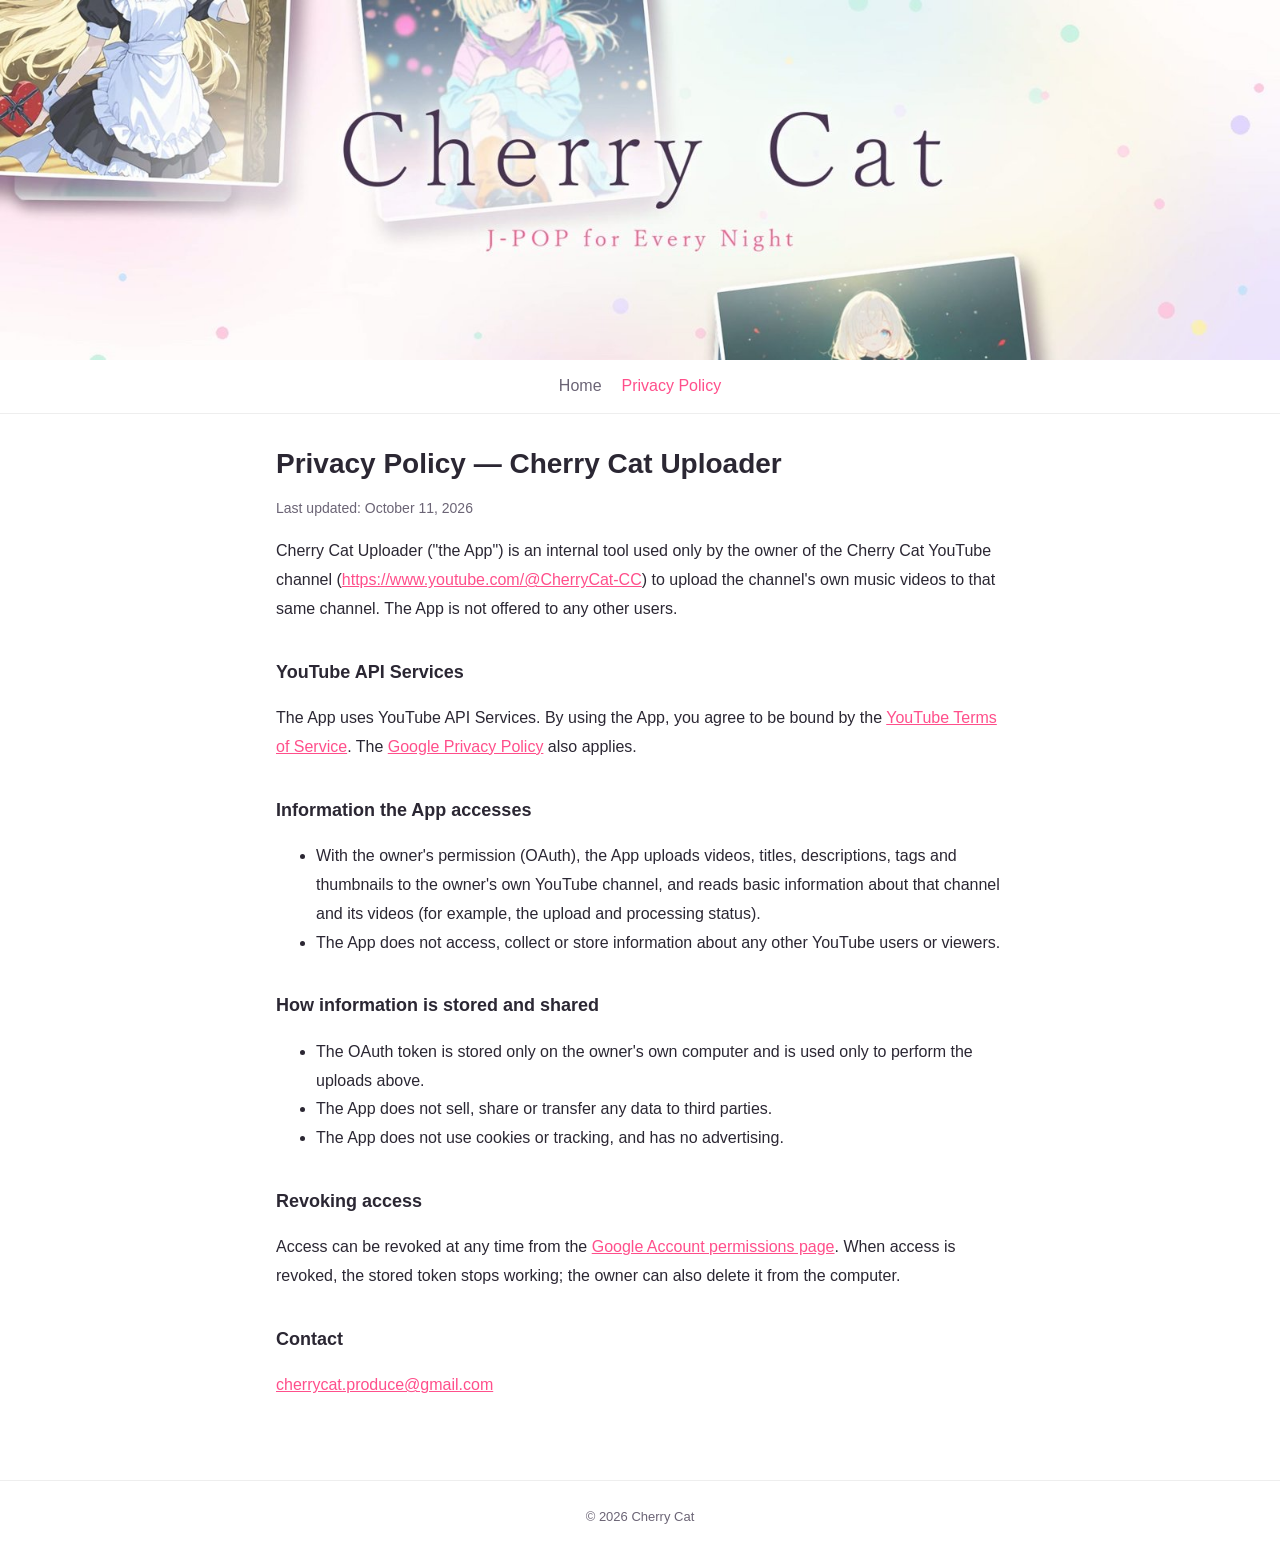
==== privacy.html @ fb838e59 "feat: add Cherry Cat home and privacy policy pages Co-Authored-By: Claude Opus 5.5 <noreply@anthropi" ====
<!doctype html>
<html lang="en">
<head>
<meta charset="utf-8">
<meta name="viewport" content="width=device-width, initial-scale=1">
<title>Privacy Policy — Cherry Cat Uploader</title>
<link rel="icon" href="icon.png">
<link rel="stylesheet" href="style.css">
</head>
<body>
<header><img src="banner.jpg" alt="Cherry Cat — J-POP for Every Night" width="1600" height="450"></header>
<nav><a href="./">Home</a><a href="privacy.html" aria-current="page">Privacy Policy</a></nav>
<main>
  <h1>Privacy Policy — Cherry Cat Uploader</h1>
  <p class="muted">Last updated: October 11, 2026</p>
  <p>Cherry Cat Uploader ("the App") is an internal tool used only by the owner of the Cherry Cat YouTube channel
     (<a href="https://www.youtube.com/@CherryCat-CC">https://www.youtube.com/@CherryCat-CC</a>) to upload the channel's own
     music videos to that same channel. The App is not offered to any other users.</p>

  <h2>YouTube API Services</h2>
  <p>The App uses YouTube API Services. By using the App, you agree to be bound by the
     <a href="https://www.youtube.com/t/terms">YouTube Terms of Service</a>.
     The <a href="https://policies.google.com/privacy">Google Privacy Policy</a> also applies.</p>

  <h2>Information the App accesses</h2>
  <ul>
    <li>With the owner's permission (OAuth), the App uploads videos, titles, descriptions, tags and thumbnails to the owner's
        own YouTube channel, and reads basic information about that channel and its videos (for example, the upload and
        processing status).</li>
    <li>The App does not access, collect or store information about any other YouTube users or viewers.</li>
  </ul>

  <h2>How information is stored and shared</h2>
  <ul>
    <li>The OAuth token is stored only on the owner's own computer and is used only to perform the uploads above.</li>
    <li>The App does not sell, share or transfer any data to third parties.</li>
    <li>The App does not use cookies or tracking, and has no advertising.</li>
  </ul>

  <h2>Revoking access</h2>
  <p>Access can be revoked at any time from the
     <a href="https://myaccount.google.com/permissions">Google Account permissions page</a>.
     When access is revoked, the stored token stops working; the owner can also delete it from the computer.</p>

  <h2>Contact</h2>
  <p><a href="mailto:cherrycat.produce@gmail.com">cherrycat.produce@gmail.com</a></p>
</main>
<footer>© 2026 Cherry Cat</footer>
</body>
</html>
---- style.css ----
:root { --ink: #2b2733; --sub: #6b6475; --accent: #ff4f8b; --bg: #fff; --line: #eee; }
@media (prefers-color-scheme: dark) { :root { --ink: #eee; --sub: #b9b2c3; --bg: #16141a; --line: #2c2832; } }
* { box-sizing: border-box; }
body { margin: 0; background: var(--bg); color: var(--ink); font: 16px/1.8 "Hiragino Sans", "Noto Sans JP", "Yu Gothic", sans-serif; }
header img { display: block; width: 100%; height: auto; }
nav { display: flex; gap: 20px; justify-content: center; padding: 12px 16px; border-bottom: 1px solid var(--line); }
nav a { color: var(--sub); text-decoration: none; }
nav a:hover, nav a[aria-current] { color: var(--accent); }
main { max-width: 760px; margin: 0 auto; padding: 32px 16px 64px; }
h1 { font-size: 28px; line-height: 1.3; margin: 0 0 8px; }
h2 { font-size: 18px; margin: 32px 0 8px; }
p, li { color: var(--ink); }
.muted { color: var(--sub); font-size: 14px; }
a { color: var(--accent); overflow-wrap: anywhere; }
footer { text-align: center; color: var(--sub); font-size: 13px; padding: 24px 16px 40px; border-top: 1px solid var(--line); }
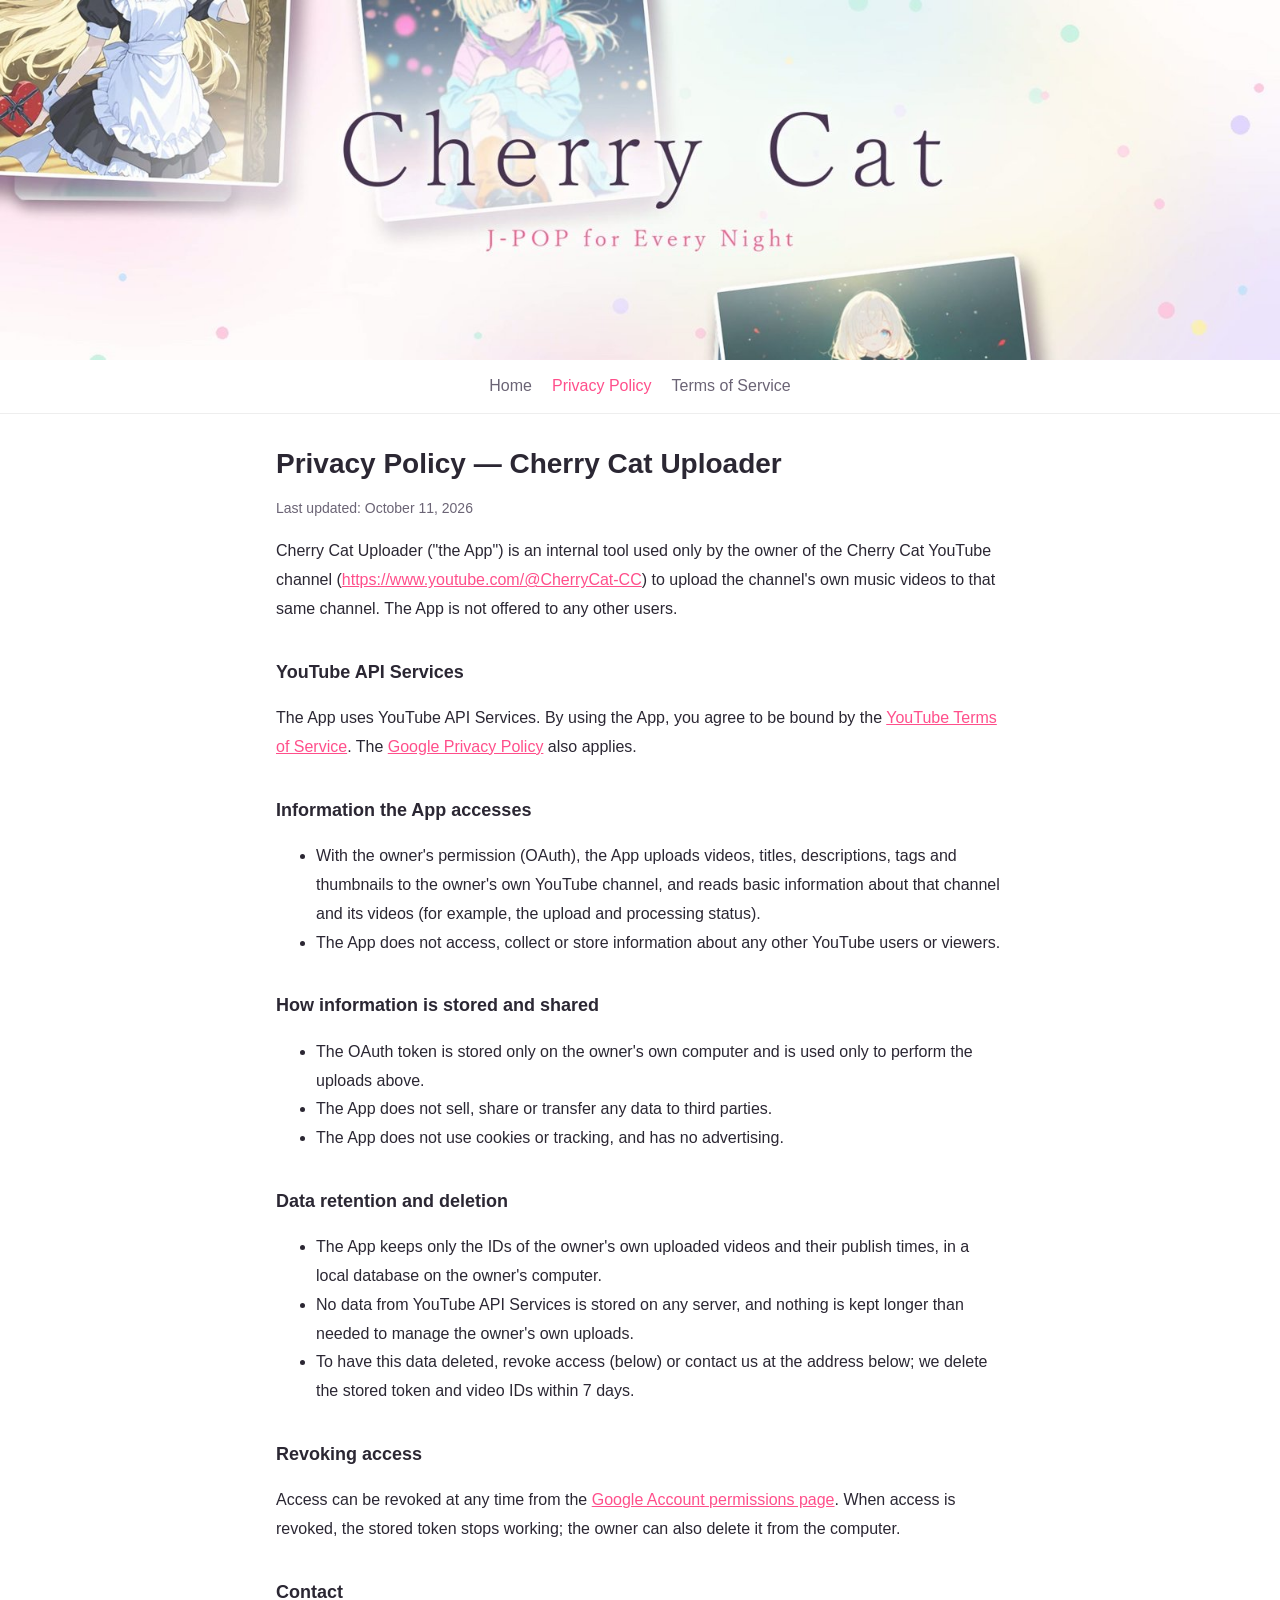
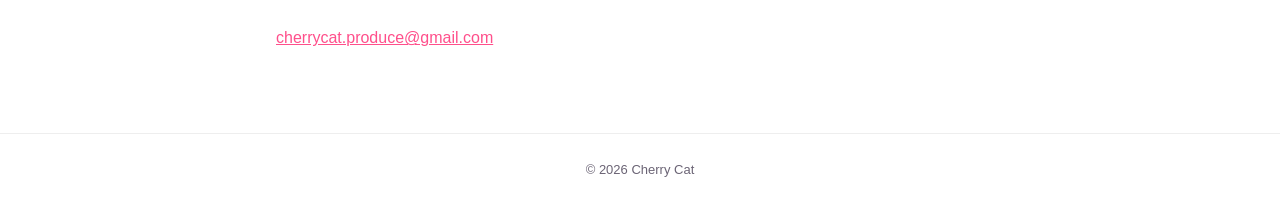
==== commit fe3ec922: "feat: add terms of service, data deletion section and API notice Co-Authored-By: Claude Opus 5.5 <no" ====
--- a/privacy.html
+++ b/privacy.html
@@ -9,7 +9,7 @@
 </head>
 <body>
 <header><img src="banner.jpg" alt="Cherry Cat — J-POP for Every Night" width="1600" height="450"></header>
-<nav><a href="./">Home</a><a href="privacy.html" aria-current="page">Privacy Policy</a></nav>
+<nav><a href="./">Home</a><a href="privacy.html" aria-current="page">Privacy Policy</a><a href="terms.html">Terms of Service</a></nav>
 <main>
   <h1>Privacy Policy — Cherry Cat Uploader</h1>
   <p class="muted">Last updated: October 11, 2026</p>
@@ -37,6 +37,13 @@
     <li>The App does not use cookies or tracking, and has no advertising.</li>
   </ul>
 
+  <h2>Data retention and deletion</h2>
+  <ul>
+    <li>The App keeps only the IDs of the owner's own uploaded videos and their publish times, in a local database on the owner's computer.</li>
+    <li>No data from YouTube API Services is stored on any server, and nothing is kept longer than needed to manage the owner's own uploads.</li>
+    <li>To have this data deleted, revoke access (below) or contact us at the address below; we delete the stored token and video IDs within 7 days.</li>
+  </ul>
+
   <h2>Revoking access</h2>
   <p>Access can be revoked at any time from the
      <a href="https://myaccount.google.com/permissions">Google Account permissions page</a>.
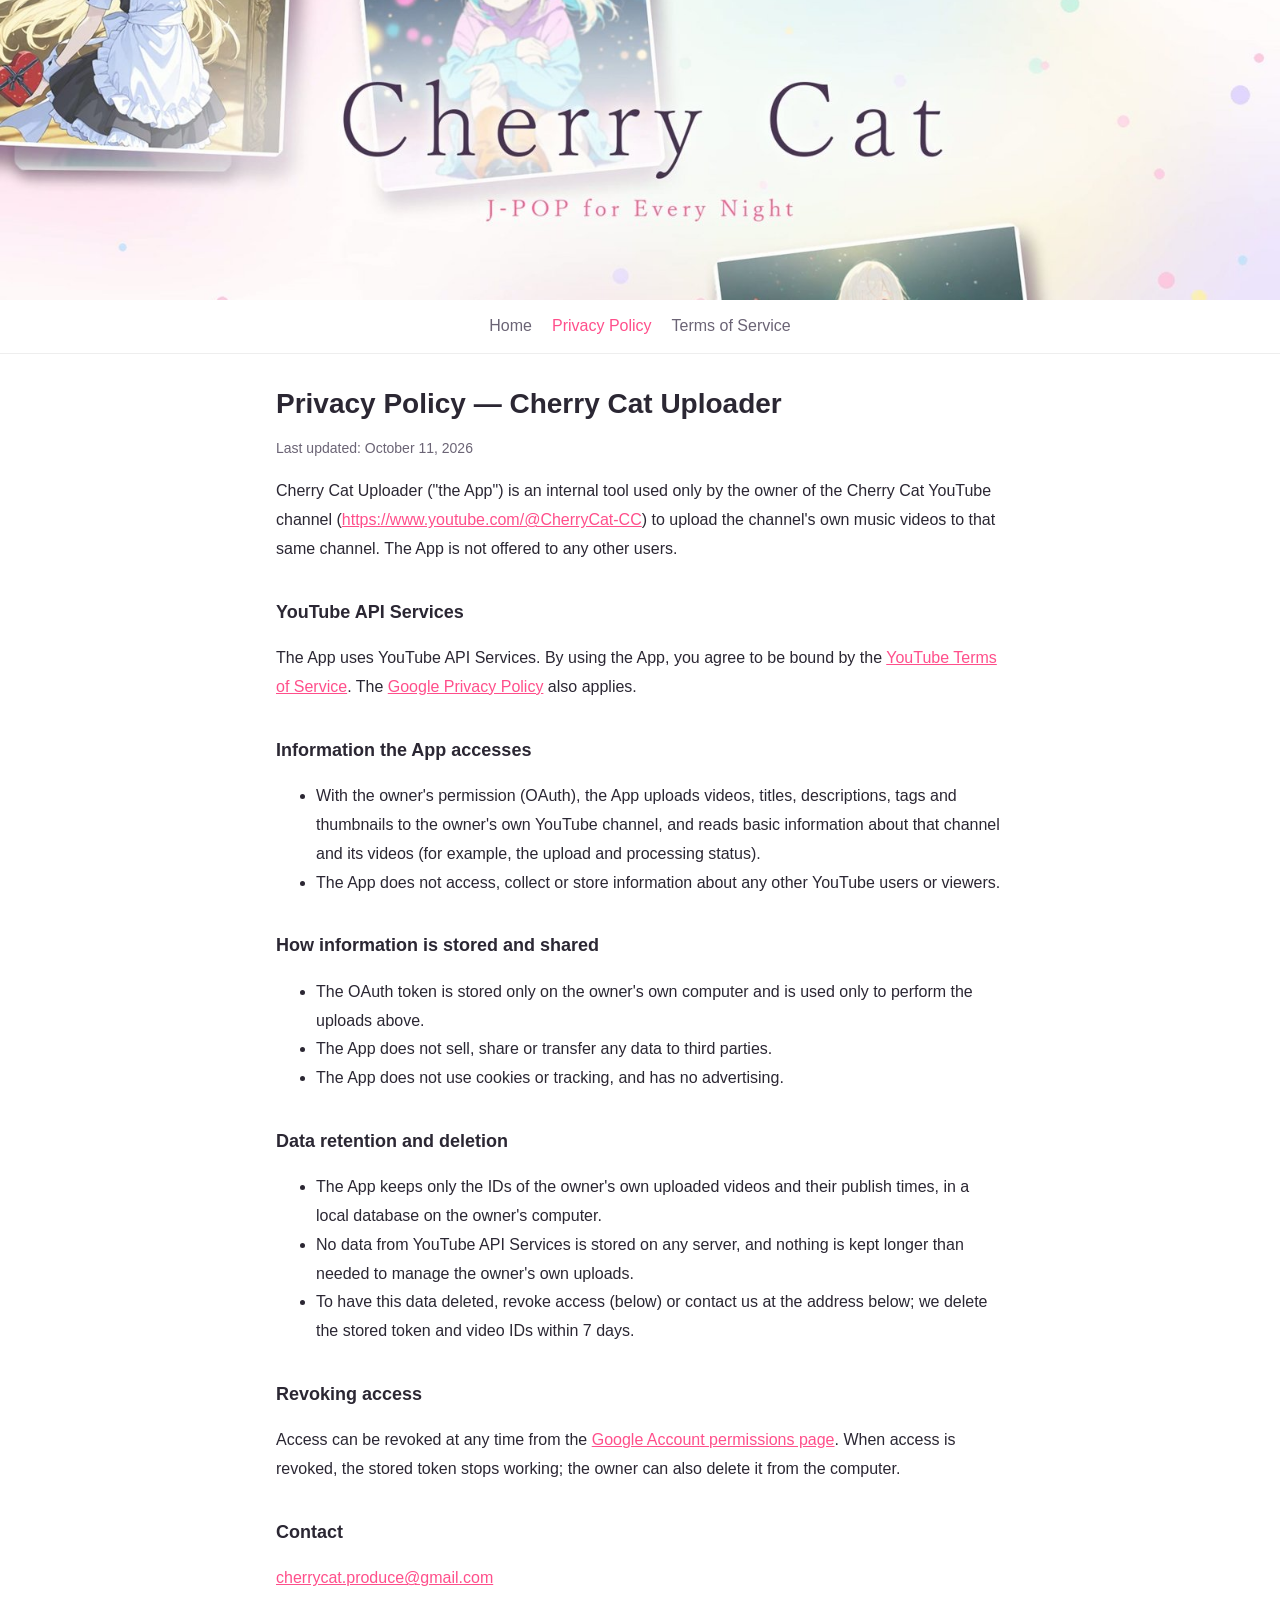
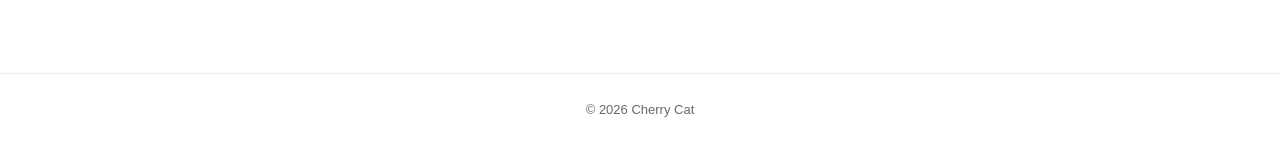
==== commit 37979424: "style: cap banner height and add section anchors Co-Authored-By: Claude Opus 5.5 <noreply@anthropic." ====
--- a/privacy.html
+++ b/privacy.html
@@ -17,7 +17,7 @@
      (<a href="https://www.youtube.com/@CherryCat-CC">https://www.youtube.com/@CherryCat-CC</a>) to upload the channel's own
      music videos to that same channel. The App is not offered to any other users.</p>
 
-  <h2>YouTube API Services</h2>
+  <h2 id="youtube-api-services">YouTube API Services</h2>
   <p>The App uses YouTube API Services. By using the App, you agree to be bound by the
      <a href="https://www.youtube.com/t/terms">YouTube Terms of Service</a>.
      The <a href="https://policies.google.com/privacy">Google Privacy Policy</a> also applies.</p>
@@ -37,7 +37,7 @@
     <li>The App does not use cookies or tracking, and has no advertising.</li>
   </ul>
 
-  <h2>Data retention and deletion</h2>
+  <h2 id="data-deletion">Data retention and deletion</h2>
   <ul>
     <li>The App keeps only the IDs of the owner's own uploaded videos and their publish times, in a local database on the owner's computer.</li>
     <li>No data from YouTube API Services is stored on any server, and nothing is kept longer than needed to manage the owner's own uploads.</li>
--- a/style.css
+++ b/style.css
@@ -2,7 +2,7 @@
 @media (prefers-color-scheme: dark) { :root { --ink: #eee; --sub: #b9b2c3; --bg: #16141a; --line: #2c2832; } }
 * { box-sizing: border-box; }
 body { margin: 0; background: var(--bg); color: var(--ink); font: 16px/1.8 "Hiragino Sans", "Noto Sans JP", "Yu Gothic", sans-serif; }
-header img { display: block; width: 100%; height: auto; }
+header img { display: block; width: 100%; height: auto; max-height: 300px; object-fit: cover; }
 nav { display: flex; gap: 20px; justify-content: center; padding: 12px 16px; border-bottom: 1px solid var(--line); }
 nav a { color: var(--sub); text-decoration: none; }
 nav a:hover, nav a[aria-current] { color: var(--accent); }
